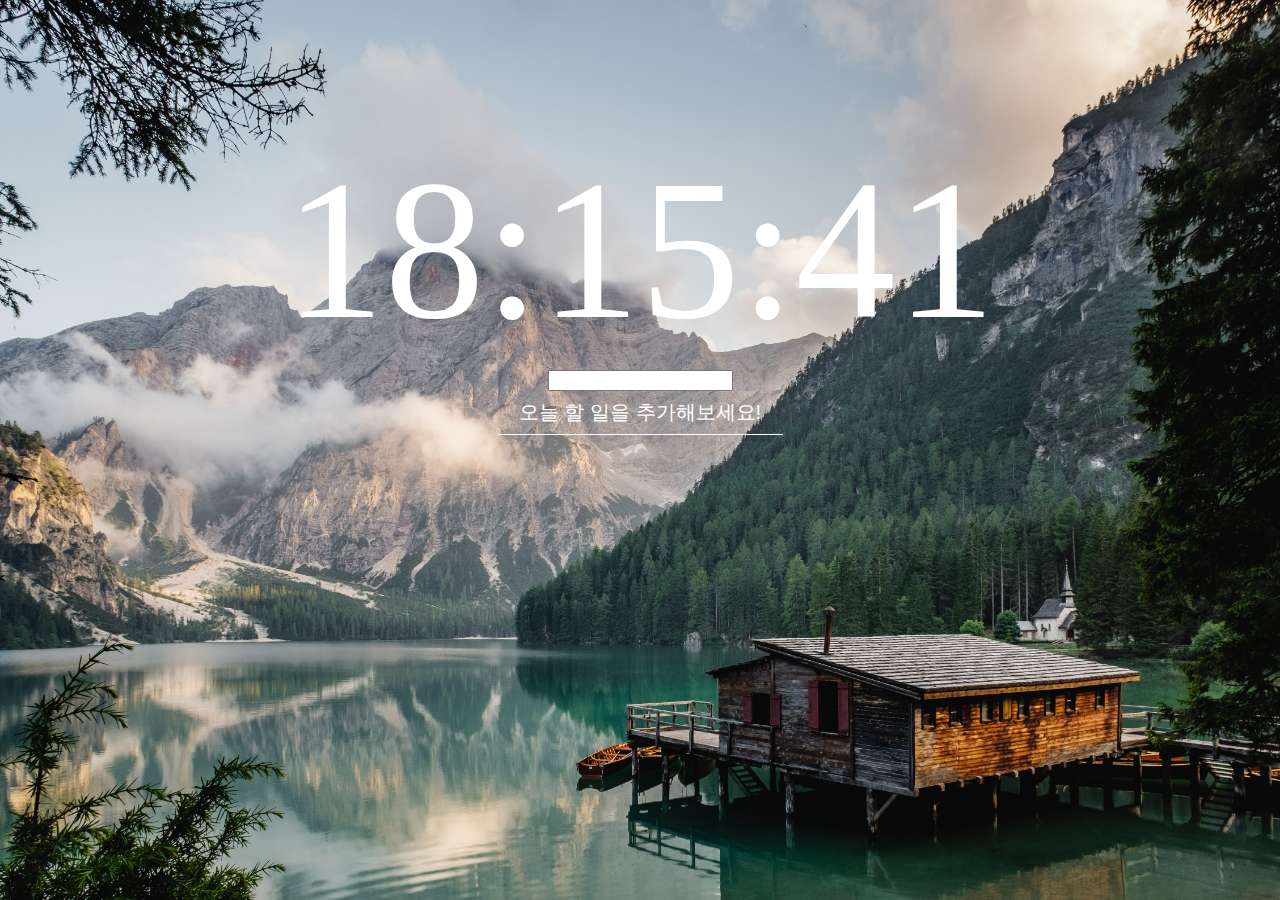
==== clock.html @ 79e9bb9a "Initial commit" ====
<!DOCTYPE html>
<html lang="en">
  <head>
    <meta charset="UTF-8" />
    <meta name="viewport" content="width=device-width, initial-scale=1.0" />
    <link rel="stylesheet" href="css/clock.css" />
    <title>Clock</title>
  </head>
  <body>
    <div class="js-clock">
      <h1 class="js-title"></h1>
    </div>

    <form action="" class="js-form form">
      <input type="text" placeholder="What is your name?" class="js-input" />
    </form>
    <h4 class="js-greetings greetings">hello</h4>

    <form action="" class="js-toDoForm toDoForm">
      <input
        type="text"
        placeholder="오늘 할 일을 추가해보세요!"
        class="todostyle"
      />
    </form>
    <ul class="js-toDoList"></ul>

    <!-- <form action="" class="js-notice">
      <input type="text" placeholder="add a notice" class="" />
    </form>
    <ul class="js-noticeli"></ul> -->

    <span class="js-weather"></span>

    <script src="js/clock.js"></script>
    <script src="js/gretting.js"></script>
    <script src="js/todo.js"></script>
    <script src="js/notice.js"></script>
    <script src="js/bg.js"></script>
    <script src="js/location.js"></script>
  </body>
</html>
---- css/clock.css ----
@import "reset.css";

body {
  background-color: #0c154a;
}

.form,
.greetings {
  display: none;
}

.showing {
  display: block;
}

@keyframes fadeIn {
  from {
    opacity: 0;
  }
  to {
    opacity: 1;
  }
}

.bgImage {
  position: absolute;
  top: 0;
  left: 0;
  width: 100%;
  height: 100%;
  z-index: -1;
  animation: fadeIn 1s linear;
}

body {
  display: flex;
  flex-direction: column;
  align-items: center;
  justify-content: center;
  margin-top: 150px;
}

.js-clock {
  color: white;
}

.js-title {
  font-size: 200px;
  padding-bottom: 20px;
}

input::placeholder {
  color: white;
  font-size: 20px;
  text-align: center;
}

.greetings {
  color: white;
  font-size: 35px;
  padding-bottom: 20px;
}

.todostyle {
  font-size: 20px;
  padding: 10px;
  border: none;
  background: transparent;
  border-bottom: white 1px solid;
  outline: none;
}

.js-toDoList {
  padding: 10px;
  color: white;
  font-size: 20px;
  /* display: flex; */
  /* justify-content: center; */
}

.js-weather {
  padding: 10px;
  color: white;
  font-size: 20px;
}
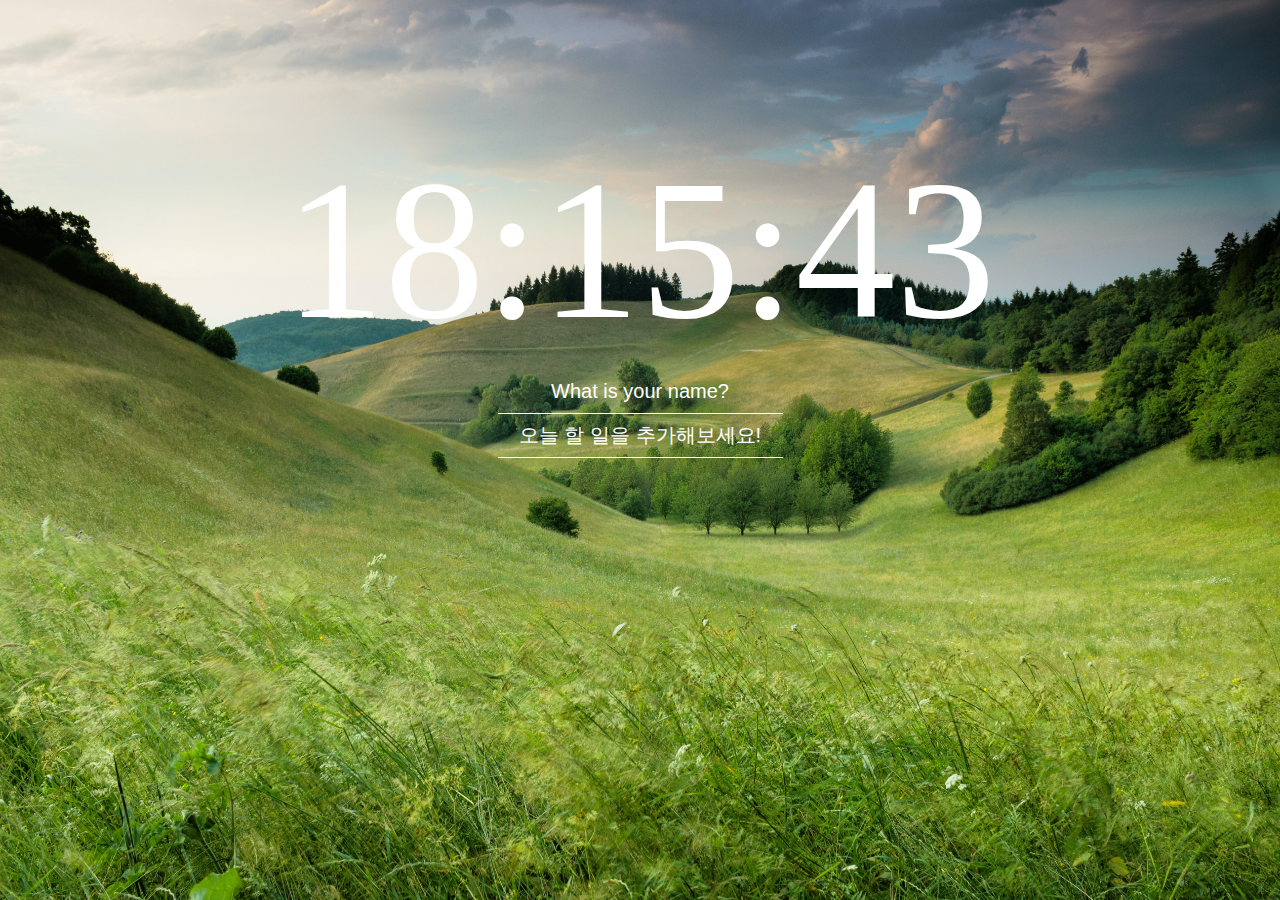
==== commit c0803e06: "final" ====
--- a/clock.html
+++ b/clock.html
@@ -7,12 +7,17 @@
     <title>Clock</title>
   </head>
   <body>
-    <div class="js-clock">
+    <div id="clock" class="js-clock">
       <h1 class="js-title"></h1>
     </div>
 
     <form action="" class="js-form form">
-      <input type="text" placeholder="What is your name?" class="js-input" />
+      <input
+        type="text"
+        placeholder="What is your name?"
+        class="js-input"
+        style="color: white;"
+      />
     </form>
     <h4 class="js-greetings greetings">hello</h4>
 
@@ -21,6 +26,7 @@
         type="text"
         placeholder="오늘 할 일을 추가해보세요!"
         class="todostyle"
+        style="color: white;"
       />
     </form>
     <ul class="js-toDoList"></ul>
@@ -38,5 +44,7 @@
     <script src="js/notice.js"></script>
     <script src="js/bg.js"></script>
     <script src="js/location.js"></script>
+
+    <!-- <script src="js/practice.js"></script> -->
   </body>
 </html>
--- a/css/clock.css
+++ b/css/clock.css
@@ -61,13 +61,15 @@
   padding-bottom: 20px;
 }
 
-.todostyle {
+.todostyle,
+.js-input {
   font-size: 20px;
   padding: 10px;
   border: none;
   background: transparent;
   border-bottom: white 1px solid;
   outline: none;
+  text-align: center;
 }
 
 .js-toDoList {
